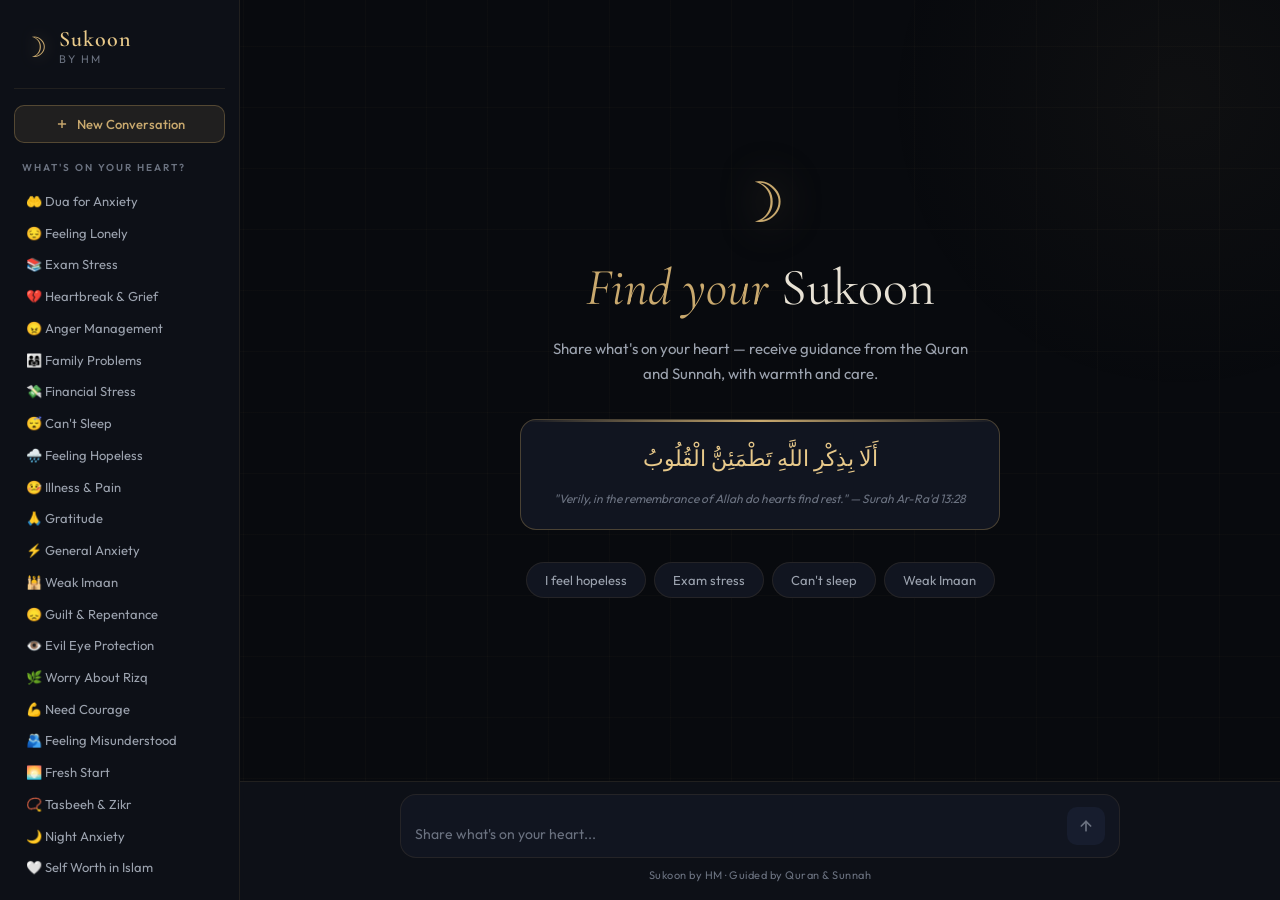
==== index.html @ bd6e08e2 "Sukoon by HM" ====
<!DOCTYPE html>
<html lang="en">
<head>
<meta charset="UTF-8">
<meta name="viewport" content="width=device-width, initial-scale=1.0">
<title>Sukoon — by HM</title>
<link rel="preconnect" href="https://fonts.googleapis.com">
<link href="https://fonts.googleapis.com/css2?family=Cormorant+Garamond:ital,wght@0,400;0,600;1,400&family=Outfit:wght@300;400;500;600&display=swap" rel="stylesheet">
<link rel="stylesheet" href="style.css">
</head>
<body>

<!-- Geometric background pattern -->
<div class="bg-pattern"></div>
<div class="bg-glow"></div>

<div class="app-wrapper">

  <!-- ═══ SIDEBAR ═══ -->
  <aside class="sidebar" id="sidebar">
    <div class="sidebar-inner">

      <div class="brand">
        <div class="brand-icon">☽</div>
        <div class="brand-text">
          <span class="brand-name">Sukoon</span>
          <span class="brand-by">by HM</span>
        </div>
      </div>

      <button class="new-chat-btn" onclick="newChat()">
        <svg width="14" height="14" viewBox="0 0 24 24" fill="none" stroke="currentColor" stroke-width="2.5"><line x1="12" y1="5" x2="12" y2="19"/><line x1="5" y1="12" x2="19" y2="12"/></svg>
        New Conversation
      </button>

      <div class="sidebar-label">What's on your heart?</div>

      <div class="topics-list" id="topicsList">
        <div class="topic-item" onclick="useTopic('Dua for Anxiety')">🤲 Dua for Anxiety</div>
        <div class="topic-item" onclick="useTopic('Feeling Lonely')">😔 Feeling Lonely</div>
        <div class="topic-item" onclick="useTopic('Exam Stress')">📚 Exam Stress</div>
        <div class="topic-item" onclick="useTopic('Heartbreak & Grief')">💔 Heartbreak & Grief</div>
        <div class="topic-item" onclick="useTopic('Anger Management')">😠 Anger Management</div>
        <div class="topic-item" onclick="useTopic('Family Problems')">👨‍👩‍👧 Family Problems</div>
        <div class="topic-item" onclick="useTopic('Financial Stress')">💸 Financial Stress</div>
        <div class="topic-item" onclick="useTopic('Can\'t Sleep')">😴 Can't Sleep</div>
        <div class="topic-item" onclick="useTopic('Feeling Hopeless')">🌧️ Feeling Hopeless</div>
        <div class="topic-item" onclick="useTopic('Illness & Pain')">🤒 Illness & Pain</div>
        <div class="topic-item" onclick="useTopic('Gratitude')">🙏 Gratitude</div>
        <div class="topic-item" onclick="useTopic('General Anxiety')">⚡ General Anxiety</div>
        <div class="topic-item" onclick="useTopic('Weak Imaan')">🕌 Weak Imaan</div>
        <div class="topic-item" onclick="useTopic('Guilt & Repentance')">😞 Guilt & Repentance</div>
        <div class="topic-item" onclick="useTopic('Evil Eye Protection')">👁️ Evil Eye Protection</div>
        <div class="topic-item" onclick="useTopic('Worry About Rizq')">🌿 Worry About Rizq</div>
        <div class="topic-item" onclick="useTopic('Need Courage')">💪 Need Courage</div>
        <div class="topic-item" onclick="useTopic('Feeling Misunderstood')">🫂 Feeling Misunderstood</div>
        <div class="topic-item" onclick="useTopic('Fresh Start')">🌅 Fresh Start</div>
        <div class="topic-item" onclick="useTopic('Tasbeeh & Zikr')">📿 Tasbeeh & Zikr</div>
        <div class="topic-item" onclick="useTopic('Night Anxiety')">🌙 Night Anxiety</div>
        <div class="topic-item" onclick="useTopic('Self Worth in Islam')">🤍 Self Worth in Islam</div>
      </div>

    </div>
  </aside>

  <!-- ═══ MAIN ═══ -->
  <main class="main">

    <!-- Mobile top bar -->
    <div class="mobile-bar">
      <button class="hamburger" onclick="toggleSidebar()">
        <span></span><span></span><span></span>
      </button>
      <div class="mobile-brand">Sukoon <span>by HM</span></div>
      <div style="width:36px"></div>
    </div>

    <!-- Chat area -->
    <div class="chat-area" id="chatArea">

      <!-- Welcome screen -->
      <div class="welcome" id="welcomeScreen">
        <div class="welcome-moon">☽</div>
        <h1 class="welcome-title">
          <em>Find your</em> Sukoon
        </h1>
        <p class="welcome-sub">
          Share what's on your heart — receive guidance from the Quran and Sunnah, with warmth and care.
        </p>
        <div class="welcome-ayat">
          <span class="arabic">أَلَا بِذِكْرِ اللَّهِ تَطْمَئِنُّ الْقُلُوبُ</span>
          <span class="ayat-trans">"Verily, in the remembrance of Allah do hearts find rest." — Surah Ar-Ra'd 13:28</span>
        </div>
        <div class="quick-starts">
          <button class="qs-btn" onclick="useTopic('Feeling Hopeless')">I feel hopeless</button>
          <button class="qs-btn" onclick="useTopic('Exam Stress')">Exam stress</button>
          <button class="qs-btn" onclick="useTopic('Can\'t Sleep')">Can't sleep</button>
          <button class="qs-btn" onclick="useTopic('Weak Imaan')">Weak Imaan</button>
        </div>
      </div>

      <!-- Messages -->
      <div id="messages"></div>

    </div>

    <!-- Input area -->
    <div class="input-zone">
      <div class="input-box">
        <textarea
          id="userInput"
          placeholder="Share what's on your heart..."
          rows="1"
          onkeydown="handleKey(event)"
          oninput="autoResize(this)"
        ></textarea>
        <button class="send-btn" id="sendBtn" onclick="sendMessage()">
          <svg viewBox="0 0 24 24" fill="none" stroke="currentColor" stroke-width="2.5" stroke-linecap="round" stroke-linejoin="round">
            <line x1="12" y1="19" x2="12" y2="5"/><polyline points="5 12 12 5 19 12"/>
          </svg>
        </button>
      </div>
      <p class="input-footer">Sukoon by HM · Guided by Quran & Sunnah</p>
    </div>

  </main>
</div>

<!-- Sidebar overlay for mobile -->
<div class="sidebar-overlay" id="sidebarOverlay" onclick="toggleSidebar()"></div>

<script src="script.js"></script>
</body>
</html>
---- style.css ----
/* ═══════════════════════════════════════
   SUKOON BY HM — Premium Islamic Dark UI
═══════════════════════════════════════ */

:root {
  --bg:          #080a0e;
  --bg2:         #0d1017;
  --surface:     #111520;
  --surface2:    #171d2e;
  --border:      rgba(180, 150, 90, 0.12);
  --border-gold: rgba(180, 150, 90, 0.35);
  --gold:        #c9a96e;
  --gold-light:  #e8c98a;
  --gold-dim:    rgba(201, 169, 110, 0.1);
  --teal:        #4db8a0;
  --teal-dim:    rgba(77, 184, 160, 0.1);
  --text:        #e8e2d5;
  --text-muted:  #6b7280;
  --text-dim:    #9ca3af;
  --radius:      16px;
  --radius-sm:   10px;
  --sidebar-w:   240px;
  --transition:  0.25s cubic-bezier(0.4, 0, 0.2, 1);
}

*, *::before, *::after { box-sizing: border-box; margin: 0; padding: 0; }

html, body {
  height: 100%;
  width: 100%;
  overflow: hidden;
}

body {
  font-family: 'Outfit', sans-serif;
  background: var(--bg);
  color: var(--text);
  font-size: 14px;
}

/* ── BACKGROUND ── */
.bg-pattern {
  position: fixed;
  inset: 0;
  background-image:
    repeating-linear-gradient(
      0deg,
      transparent,
      transparent 60px,
      rgba(180,150,90,0.03) 60px,
      rgba(180,150,90,0.03) 61px
    ),
    repeating-linear-gradient(
      90deg,
      transparent,
      transparent 60px,
      rgba(180,150,90,0.03) 60px,
      rgba(180,150,90,0.03) 61px
    );
  pointer-events: none;
  z-index: 0;
}

.bg-glow {
  position: fixed;
  top: -200px;
  right: -200px;
  width: 600px;
  height: 600px;
  background: radial-gradient(circle, rgba(201,169,110,0.04) 0%, transparent 70%);
  pointer-events: none;
  z-index: 0;
}

/* ── LAYOUT ── */
.app-wrapper {
  position: relative;
  z-index: 1;
  display: flex;
  height: 100vh;
  width: 100vw;
  overflow: hidden;
}

/* ══════════════════════════════
   SIDEBAR
══════════════════════════════ */
.sidebar {
  width: var(--sidebar-w);
  min-width: var(--sidebar-w);
  background: var(--bg2);
  border-right: 1px solid var(--border);
  display: flex;
  flex-direction: column;
  overflow: hidden;
  transition: transform var(--transition);
  z-index: 100;
}

.sidebar-inner {
  display: flex;
  flex-direction: column;
  height: 100%;
  padding: 20px 14px;
  overflow: hidden;
}

/* Brand */
.brand {
  display: flex;
  align-items: center;
  gap: 12px;
  padding: 8px 8px 22px;
  border-bottom: 1px solid var(--border);
  margin-bottom: 16px;
}

.brand-icon {
  font-size: 28px;
  color: var(--gold);
  line-height: 1;
  filter: drop-shadow(0 0 8px rgba(201,169,110,0.4));
}

.brand-text {
  display: flex;
  flex-direction: column;
}

.brand-name {
  font-family: 'Cormorant Garamond', serif;
  font-size: 22px;
  font-weight: 600;
  color: var(--gold-light);
  letter-spacing: 1px;
  line-height: 1;
}

.brand-by {
  font-size: 11px;
  color: var(--text-muted);
  letter-spacing: 2px;
  text-transform: uppercase;
  margin-top: 2px;
}

/* New chat btn */
.new-chat-btn {
  display: flex;
  align-items: center;
  justify-content: center;
  gap: 8px;
  width: 100%;
  padding: 10px;
  background: var(--gold-dim);
  border: 1px solid var(--border-gold);
  border-radius: var(--radius-sm);
  color: var(--gold);
  font-family: 'Outfit', sans-serif;
  font-size: 13px;
  font-weight: 500;
  cursor: pointer;
  transition: all var(--transition);
  margin-bottom: 18px;
}

.new-chat-btn:hover {
  background: rgba(201,169,110,0.18);
  box-shadow: 0 0 20px rgba(201,169,110,0.1);
}

/* Sidebar label */
.sidebar-label {
  font-size: 10px;
  font-weight: 600;
  letter-spacing: 2px;
  text-transform: uppercase;
  color: var(--text-muted);
  padding: 0 8px;
  margin-bottom: 10px;
}

/* Topics list */
.topics-list {
  flex: 1;
  overflow-y: auto;
  display: flex;
  flex-direction: column;
  gap: 2px;
  padding-right: 4px;
}

.topics-list::-webkit-scrollbar { width: 3px; }
.topics-list::-webkit-scrollbar-track { background: transparent; }
.topics-list::-webkit-scrollbar-thumb { background: var(--surface2); border-radius: 3px; }

.topic-item {
  padding: 9px 12px;
  border-radius: 8px;
  font-size: 13px;
  color: var(--text-dim);
  cursor: pointer;
  transition: all 0.15s;
  white-space: nowrap;
  overflow: hidden;
  text-overflow: ellipsis;
}

.topic-item:hover {
  background: var(--surface);
  color: var(--text);
  padding-left: 16px;
}

.topic-item.active {
  background: var(--gold-dim);
  color: var(--gold-light);
  border-left: 2px solid var(--gold);
}

/* ══════════════════════════════
   MAIN
══════════════════════════════ */
.main {
  flex: 1;
  display: flex;
  flex-direction: column;
  overflow: hidden;
  min-width: 0;
  max-width: calc(100vw - var(--sidebar-w));
}

/* Mobile bar */
.mobile-bar {
  display: none;
  align-items: center;
  justify-content: space-between;
  padding: 12px 16px;
  border-bottom: 1px solid var(--border);
  flex-shrink: 0;
}

.hamburger {
  background: none;
  border: none;
  cursor: pointer;
  display: flex;
  flex-direction: column;
  gap: 5px;
  padding: 4px;
}

.hamburger span {
  display: block;
  width: 22px;
  height: 2px;
  background: var(--gold);
  border-radius: 2px;
  transition: all 0.2s;
}

.mobile-brand {
  font-family: 'Cormorant Garamond', serif;
  font-size: 18px;
  font-weight: 600;
  color: var(--gold-light);
}

.mobile-brand span {
  font-size: 12px;
  color: var(--text-muted);
  font-family: 'Outfit', sans-serif;
  margin-left: 4px;
}

/* ── CHAT AREA ── */
.chat-area {
  flex: 1;
  overflow-y: auto;
  padding: 32px 20px;
  scroll-behavior: smooth;
}

.chat-area::-webkit-scrollbar { width: 4px; }
.chat-area::-webkit-scrollbar-track { background: transparent; }
.chat-area::-webkit-scrollbar-thumb { background: var(--surface2); border-radius: 4px; }

/* ── WELCOME SCREEN ── */
.welcome {
  display: flex;
  flex-direction: column;
  align-items: center;
  justify-content: center;
  min-height: calc(100vh - 200px);
  text-align: center;
  padding: 40px 20px;
  animation: fadeUp 0.6s ease;
}

.welcome-moon {
  font-size: 56px;
  color: var(--gold);
  filter: drop-shadow(0 0 20px rgba(201,169,110,0.5));
  margin-bottom: 20px;
  animation: moonFloat 4s ease-in-out infinite;
}

@keyframes moonFloat {
  0%, 100% { transform: translateY(0); }
  50% { transform: translateY(-8px); }
}

.welcome-title {
  font-family: 'Cormorant Garamond', serif;
  font-size: clamp(32px, 5vw, 52px);
  font-weight: 400;
  color: var(--text);
  line-height: 1.2;
  margin-bottom: 16px;
}

.welcome-title em {
  color: var(--gold);
  font-style: italic;
}

.welcome-sub {
  font-size: 15px;
  color: var(--text-dim);
  max-width: 420px;
  line-height: 1.7;
  margin-bottom: 32px;
}

.welcome-ayat {
  background: var(--surface);
  border: 1px solid var(--border-gold);
  border-radius: var(--radius);
  padding: 20px 28px;
  max-width: 480px;
  width: 100%;
  margin-bottom: 32px;
  position: relative;
  overflow: hidden;
}

.welcome-ayat::before {
  content: '';
  position: absolute;
  top: 0; left: 0; right: 0;
  height: 2px;
  background: linear-gradient(90deg, transparent, var(--gold), transparent);
}

.arabic {
  display: block;
  font-size: 22px;
  color: var(--gold-light);
  direction: rtl;
  line-height: 1.8;
  margin-bottom: 10px;
  font-family: 'Cormorant Garamond', serif;
}

.ayat-trans {
  font-size: 12px;
  color: var(--text-muted);
  font-style: italic;
  line-height: 1.6;
}

/* Quick starts */
.quick-starts {
  display: flex;
  flex-wrap: wrap;
  gap: 8px;
  justify-content: center;
}

.qs-btn {
  padding: 9px 18px;
  background: var(--surface);
  border: 1px solid var(--border);
  border-radius: 50px;
  color: var(--text-dim);
  font-family: 'Outfit', sans-serif;
  font-size: 13px;
  cursor: pointer;
  transition: all var(--transition);
}

.qs-btn:hover {
  background: var(--gold-dim);
  border-color: var(--border-gold);
  color: var(--gold-light);
  transform: translateY(-1px);
}

/* ── MESSAGES ── */
.msg-group {
  max-width: 720px;
  margin: 0 auto;
  animation: fadeUp 0.3s ease;
}

@keyframes fadeUp {
  from { opacity: 0; transform: translateY(14px); }
  to   { opacity: 1; transform: translateY(0); }
}

.msg-row {
  display: flex;
  gap: 14px;
  margin-bottom: 24px;
  align-items: flex-start;
}

.msg-row.user { flex-direction: row-reverse; }

.msg-avatar {
  width: 36px; height: 36px;
  border-radius: 50%;
  flex-shrink: 0;
  display: flex; align-items: center; justify-content: center;
  font-size: 16px;
}

.msg-avatar.ai {
  background: var(--gold-dim);
  border: 1px solid var(--border-gold);
  color: var(--gold);
  font-size: 18px;
}

.msg-avatar.user {
  background: linear-gradient(135deg, #2a4a8a, #1a3a6a);
  border: 1px solid rgba(77,184,160,0.3);
  color: var(--teal);
  font-size: 14px;
  font-weight: 600;
  font-family: 'Outfit', sans-serif;
}

.msg-content { flex: 1; min-width: 0; }

.msg-label {
  font-size: 10px;
  font-weight: 600;
  letter-spacing: 1.5px;
  text-transform: uppercase;
  color: var(--text-muted);
  margin-bottom: 6px;
}

.msg-row.user .msg-label { text-align: right; }

.bubble {
  padding: 14px 18px;
  border-radius: 16px;
  font-size: 14px;
  line-height: 1.75;
}

.bubble.user {
  background: linear-gradient(135deg, #1a3a6a, #0f2a55);
  border: 1px solid rgba(77,184,160,0.2);
  border-top-right-radius: 4px;
  color: var(--text);
  display: inline-block;
  margin-left: auto;
}

.bubble.ai {
  background: var(--surface);
  border: 1px solid var(--border);
  border-top-left-radius: 4px;
  color: var(--text);
  position: relative;
  overflow: hidden;
}

.bubble.ai::before {
  content: '';
  position: absolute;
  top: 0; left: 0; right: 0;
  height: 1px;
  background: linear-gradient(90deg, var(--gold), transparent);
  opacity: 0.4;
}

.msg-row.user .msg-content {
  display: flex;
  flex-direction: column;
  align-items: flex-end;
}

/* AI response formatting */
.bubble.ai .section-divider {
  border: none;
  border-top: 1px solid var(--border);
  margin: 14px 0;
}

.bubble.ai .arabic-text {
  direction: rtl;
  font-family: 'Cormorant Garamond', serif;
  font-size: 20px;
  color: var(--gold-light);
  line-height: 2;
  text-align: right;
  display: block;
  margin: 8px 0;
}

.bubble.ai .reference {
  font-size: 12px;
  color: var(--gold);
  font-weight: 500;
  margin-top: 4px;
}

.bubble.ai blockquote {
  border-left: 2px solid var(--gold);
  padding-left: 14px;
  margin: 10px 0;
  color: var(--text-dim);
  font-style: italic;
  font-size: 13.5px;
}

.bubble.ai strong {
  color: var(--gold-light);
  font-weight: 600;
}

.bubble.ai em {
  color: var(--text-dim);
}

/* Copy btn */
.msg-actions {
  display: flex;
  gap: 6px;
  margin-top: 8px;
}

.msg-action-btn {
  padding: 4px 10px;
  background: transparent;
  border: 1px solid var(--border);
  border-radius: 6px;
  color: var(--text-muted);
  font-size: 11px;
  cursor: pointer;
  transition: all 0.15s;
  font-family: 'Outfit', sans-serif;
}

.msg-action-btn:hover {
  background: var(--gold-dim);
  border-color: var(--border-gold);
  color: var(--gold);
}

/* Typing indicator */
.typing-wrap {
  display: flex;
  gap: 14px;
  align-items: flex-start;
  margin-bottom: 24px;
  animation: fadeUp 0.3s ease;
}

.typing-bubble {
  background: var(--surface);
  border: 1px solid var(--border);
  border-radius: 16px;
  border-top-left-radius: 4px;
  padding: 16px 20px;
  display: flex;
  align-items: center;
  gap: 6px;
}

.typing-dot {
  width: 7px; height: 7px;
  background: var(--gold);
  border-radius: 50%;
  animation: typeBounce 1.3s ease infinite;
  opacity: 0.5;
}

.typing-dot:nth-child(2) { animation-delay: 0.2s; }
.typing-dot:nth-child(3) { animation-delay: 0.4s; }

@keyframes typeBounce {
  0%, 60%, 100% { transform: translateY(0); opacity: 0.5; }
  30% { transform: translateY(-6px); opacity: 1; }
}

/* ── INPUT ZONE ── */
.input-zone {
  padding: 12px 20px 18px;
  flex-shrink: 0;
  border-top: 1px solid var(--border);
  background: var(--bg2);
}

.input-box {
  max-width: 720px;
  margin: 0 auto;
  display: flex;
  align-items: flex-end;
  gap: 10px;
  background: var(--surface);
  border: 1px solid var(--border);
  border-radius: var(--radius);
  padding: 12px 14px;
  transition: border-color var(--transition), box-shadow var(--transition);
}

.input-box:focus-within {
  border-color: var(--border-gold);
  box-shadow: 0 0 24px rgba(201,169,110,0.07);
}

textarea {
  flex: 1;
  background: transparent;
  border: none;
  outline: none;
  color: var(--text);
  font-family: 'Outfit', sans-serif;
  font-size: 14px;
  line-height: 1.6;
  resize: none;
  min-height: 22px;
  max-height: 150px;
  overflow-y: auto;
}

textarea::placeholder { color: var(--text-muted); }
textarea::-webkit-scrollbar { width: 3px; }

.send-btn {
  width: 38px; height: 38px;
  background: linear-gradient(135deg, var(--gold), #a07840);
  border: none;
  border-radius: 10px;
  cursor: pointer;
  display: flex; align-items: center; justify-content: center;
  flex-shrink: 0;
  transition: all var(--transition);
  color: var(--bg);
}

.send-btn svg { width: 16px; height: 16px; }

.send-btn:hover {
  transform: scale(1.06);
  box-shadow: 0 0 20px rgba(201,169,110,0.35);
}

.send-btn:active { transform: scale(0.96); }

.send-btn:disabled {
  background: var(--surface2);
  cursor: not-allowed;
  transform: none;
  box-shadow: none;
  color: var(--text-muted);
}

.input-footer {
  text-align: center;
  font-size: 11px;
  color: var(--text-muted);
  margin-top: 10px;
  letter-spacing: 0.5px;
}

/* ── SIDEBAR OVERLAY (mobile) ── */
.sidebar-overlay {
  display: none;
  position: fixed;
  inset: 0;
  background: rgba(0,0,0,0.6);
  z-index: 99;
  backdrop-filter: blur(2px);
}

/* ══════════════════════════════
   RESPONSIVE
══════════════════════════════ */
@media (max-width: 768px) {
  .sidebar {
    position: fixed;
    top: 0; left: 0; bottom: 0;
    transform: translateX(-100%);
    box-shadow: 4px 0 30px rgba(0,0,0,0.5);
  }

  .sidebar.open {
    transform: translateX(0);
  }

  .sidebar-overlay.open {
    display: block;
  }

  .mobile-bar {
    display: flex;
  }

  .chat-area {
    padding: 20px 14px;
  }

  .input-zone {
    padding: 10px 14px 16px;
  }

  .welcome {
    min-height: calc(100vh - 260px);
    padding: 20px 16px;
  }

  .welcome-title { font-size: 28px; }
  .welcome-ayat { padding: 16px 18px; }
  .arabic { font-size: 18px; }
}
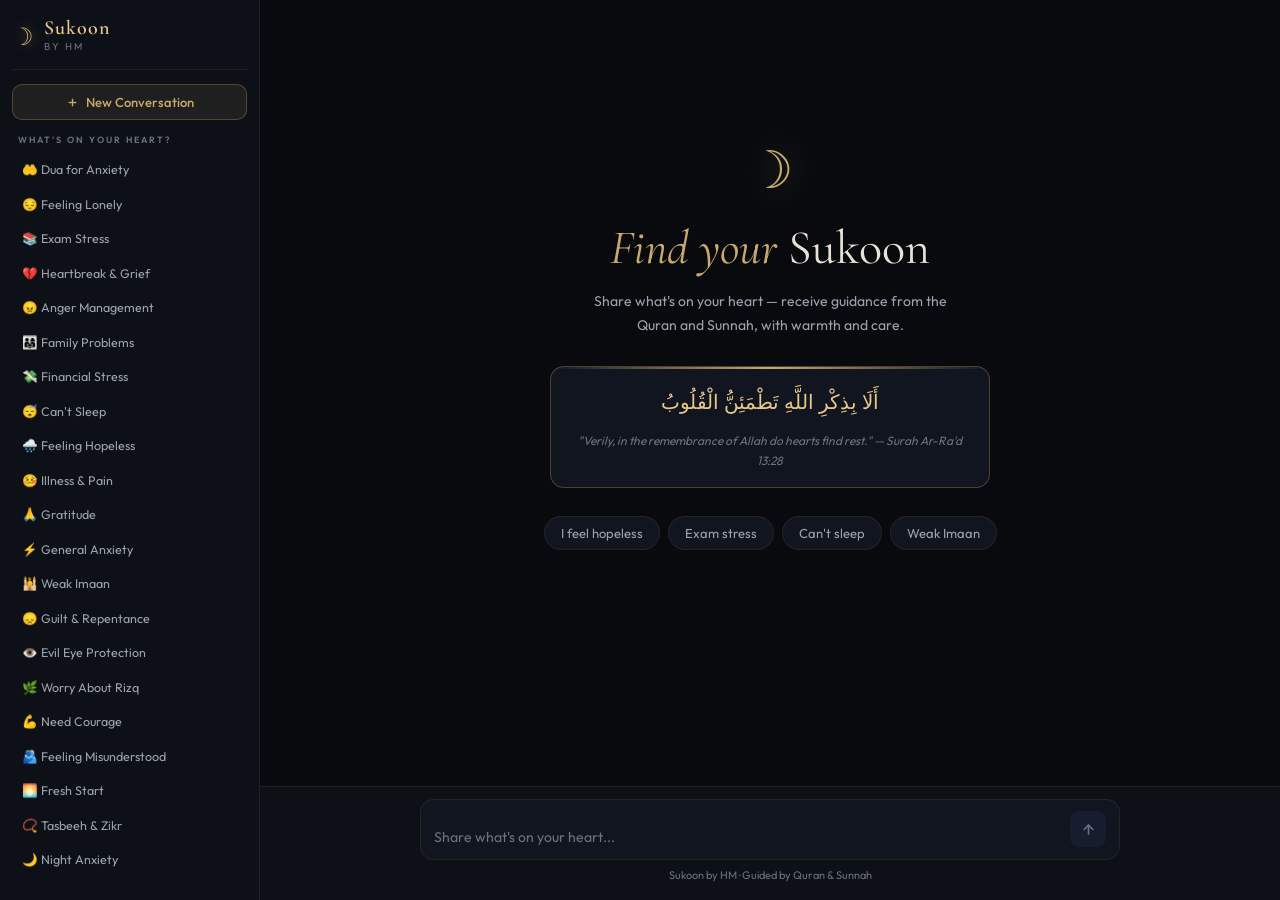
==== commit 30ba79d9: "single file rebuild" ====
--- a/index.html
+++ b/index.html
@@ -2,133 +2,904 @@
 <html lang="en">
 <head>
 <meta charset="UTF-8">
-<meta name="viewport" content="width=device-width, initial-scale=1.0">
+<meta name="viewport" content="width=device-width, initial-scale=1.0, maximum-scale=1.0">
 <title>Sukoon — by HM</title>
-<link rel="preconnect" href="https://fonts.googleapis.com">
 <link href="https://fonts.googleapis.com/css2?family=Cormorant+Garamond:ital,wght@0,400;0,600;1,400&family=Outfit:wght@300;400;500;600&display=swap" rel="stylesheet">
-<link rel="stylesheet" href="style.css">
+<style>
+* { box-sizing: border-box; margin: 0; padding: 0; }
+
+:root {
+  --bg: #080a0e;
+  --bg2: #0d1017;
+  --surface: #111520;
+  --surface2: #171d2e;
+  --border: rgba(180,150,90,0.12);
+  --border-gold: rgba(180,150,90,0.35);
+  --gold: #c9a96e;
+  --gold-light: #e8c98a;
+  --gold-dim: rgba(201,169,110,0.1);
+  --text: #e8e2d5;
+  --text-muted: #6b7280;
+  --text-dim: #9ca3af;
+}
+
+html, body {
+  height: 100%;
+  background: var(--bg);
+  color: var(--text);
+  font-family: 'Outfit', sans-serif;
+  overflow: hidden;
+}
+
+/* ── APP SHELL ── */
+.app {
+  display: flex;
+  height: 100vh;
+  width: 100vw;
+  overflow: hidden;
+  position: relative;
+}
+
+/* ══ SIDEBAR ══ */
+.sidebar {
+  width: 260px;
+  min-width: 260px;
+  height: 100vh;
+  background: var(--bg2);
+  border-right: 1px solid var(--border);
+  display: flex;
+  flex-direction: column;
+  overflow: hidden;
+  flex-shrink: 0;
+  transition: transform 0.3s ease;
+  z-index: 100;
+}
+
+.sidebar-inner {
+  display: flex;
+  flex-direction: column;
+  height: 100%;
+  padding: 18px 12px;
+  overflow: hidden;
+}
+
+.brand {
+  display: flex;
+  align-items: center;
+  gap: 10px;
+  padding-bottom: 16px;
+  border-bottom: 1px solid var(--border);
+  margin-bottom: 14px;
+  flex-shrink: 0;
+}
+
+.brand-moon {
+  font-size: 24px;
+  color: var(--gold);
+  filter: drop-shadow(0 0 6px rgba(201,169,110,0.5));
+}
+
+.brand-name {
+  font-family: 'Cormorant Garamond', serif;
+  font-size: 20px;
+  font-weight: 600;
+  color: var(--gold-light);
+  letter-spacing: 1px;
+  line-height: 1;
+}
+
+.brand-by {
+  font-size: 10px;
+  color: var(--text-muted);
+  letter-spacing: 2px;
+  text-transform: uppercase;
+  margin-top: 2px;
+}
+
+.new-btn {
+  display: flex;
+  align-items: center;
+  justify-content: center;
+  gap: 7px;
+  width: 100%;
+  padding: 9px;
+  background: var(--gold-dim);
+  border: 1px solid var(--border-gold);
+  border-radius: 10px;
+  color: var(--gold);
+  font-family: 'Outfit', sans-serif;
+  font-size: 13px;
+  font-weight: 500;
+  cursor: pointer;
+  margin-bottom: 14px;
+  flex-shrink: 0;
+  transition: background 0.2s;
+}
+
+.new-btn:hover { background: rgba(201,169,110,0.18); }
+
+.sb-label {
+  font-size: 9px;
+  font-weight: 600;
+  letter-spacing: 2px;
+  text-transform: uppercase;
+  color: var(--text-muted);
+  padding: 0 6px;
+  margin-bottom: 8px;
+  flex-shrink: 0;
+}
+
+.topics {
+  flex: 1;
+  overflow-y: auto;
+  display: flex;
+  flex-direction: column;
+  gap: 1px;
+}
+
+.topics::-webkit-scrollbar { width: 3px; }
+.topics::-webkit-scrollbar-thumb { background: var(--surface2); border-radius: 3px; }
+
+.topic {
+  padding: 8px 10px;
+  border-radius: 8px;
+  font-size: 12.5px;
+  color: var(--text-dim);
+  cursor: pointer;
+  transition: all 0.15s;
+  line-height: 1.4;
+}
+
+.topic:hover { background: var(--surface); color: var(--text); }
+.topic.active { background: var(--gold-dim); color: var(--gold-light); border-left: 2px solid var(--gold); }
+
+/* ══ MAIN ══ */
+.main {
+  flex: 1;
+  min-width: 0;
+  display: flex;
+  flex-direction: column;
+  height: 100vh;
+  overflow: hidden;
+}
+
+/* Mobile topbar - hidden on desktop */
+.topbar {
+  display: none;
+  align-items: center;
+  justify-content: space-between;
+  padding: 12px 16px;
+  border-bottom: 1px solid var(--border);
+  background: var(--bg2);
+  flex-shrink: 0;
+}
+
+.hamburger {
+  background: none;
+  border: none;
+  cursor: pointer;
+  display: flex;
+  flex-direction: column;
+  gap: 5px;
+  padding: 4px;
+}
+
+.hamburger span {
+  display: block;
+  width: 22px;
+  height: 2px;
+  background: var(--gold);
+  border-radius: 2px;
+}
+
+.topbar-brand {
+  font-family: 'Cormorant Garamond', serif;
+  font-size: 18px;
+  color: var(--gold-light);
+  font-weight: 600;
+}
+
+.topbar-brand small {
+  font-family: 'Outfit', sans-serif;
+  font-size: 11px;
+  color: var(--text-muted);
+  margin-left: 4px;
+}
+
+/* Chat scroll area */
+.chat {
+  flex: 1;
+  overflow-y: auto;
+  padding: 28px 20px;
+  scroll-behavior: smooth;
+}
+
+.chat::-webkit-scrollbar { width: 4px; }
+.chat::-webkit-scrollbar-thumb { background: var(--surface2); border-radius: 4px; }
+
+/* Welcome */
+.welcome {
+  display: flex;
+  flex-direction: column;
+  align-items: center;
+  justify-content: center;
+  min-height: 70vh;
+  text-align: center;
+  padding: 20px;
+  animation: fadeUp 0.5s ease;
+}
+
+.w-moon {
+  font-size: 52px;
+  color: var(--gold);
+  filter: drop-shadow(0 0 16px rgba(201,169,110,0.5));
+  margin-bottom: 18px;
+  animation: float 4s ease-in-out infinite;
+}
+
+@keyframes float {
+  0%,100% { transform: translateY(0); }
+  50% { transform: translateY(-7px); }
+}
+
+.w-title {
+  font-family: 'Cormorant Garamond', serif;
+  font-size: clamp(28px, 4vw, 48px);
+  font-weight: 400;
+  margin-bottom: 12px;
+  line-height: 1.2;
+}
+
+.w-title em { color: var(--gold); font-style: italic; }
+
+.w-sub {
+  font-size: 14px;
+  color: var(--text-dim);
+  max-width: 380px;
+  line-height: 1.7;
+  margin-bottom: 28px;
+}
+
+.w-ayat {
+  background: var(--surface);
+  border: 1px solid var(--border-gold);
+  border-radius: 14px;
+  padding: 18px 24px;
+  max-width: 440px;
+  width: 100%;
+  margin-bottom: 28px;
+  position: relative;
+  overflow: hidden;
+}
+
+.w-ayat::before {
+  content: '';
+  position: absolute;
+  top: 0; left: 0; right: 0;
+  height: 2px;
+  background: linear-gradient(90deg, transparent, var(--gold), transparent);
+}
+
+.arabic {
+  display: block;
+  font-family: 'Cormorant Garamond', serif;
+  font-size: 20px;
+  color: var(--gold-light);
+  direction: rtl;
+  line-height: 1.8;
+  margin-bottom: 8px;
+}
+
+.ayat-ref {
+  font-size: 12px;
+  color: var(--text-muted);
+  font-style: italic;
+}
+
+.quick-btns {
+  display: flex;
+  flex-wrap: wrap;
+  gap: 8px;
+  justify-content: center;
+}
+
+.qb {
+  padding: 8px 16px;
+  background: var(--surface);
+  border: 1px solid var(--border);
+  border-radius: 50px;
+  color: var(--text-dim);
+  font-family: 'Outfit', sans-serif;
+  font-size: 13px;
+  cursor: pointer;
+  transition: all 0.2s;
+}
+
+.qb:hover {
+  background: var(--gold-dim);
+  border-color: var(--border-gold);
+  color: var(--gold-light);
+}
+
+/* Messages */
+.msgs { max-width: 700px; margin: 0 auto; }
+
+.msg-row {
+  display: flex;
+  gap: 12px;
+  margin-bottom: 22px;
+  align-items: flex-start;
+  animation: fadeUp 0.3s ease;
+}
+
+.msg-row.user { flex-direction: row-reverse; }
+
+@keyframes fadeUp {
+  from { opacity: 0; transform: translateY(12px); }
+  to { opacity: 1; transform: translateY(0); }
+}
+
+.av {
+  width: 34px; height: 34px;
+  border-radius: 50%;
+  flex-shrink: 0;
+  display: flex; align-items: center; justify-content: center;
+  font-size: 16px;
+}
+
+.av.ai {
+  background: var(--gold-dim);
+  border: 1px solid var(--border-gold);
+  color: var(--gold);
+}
+
+.av.user {
+  background: linear-gradient(135deg, #1a3a6a, #0f2a55);
+  border: 1px solid rgba(77,184,160,0.3);
+  color: #4db8a0;
+  font-size: 12px;
+  font-weight: 600;
+}
+
+.msg-body { flex: 1; min-width: 0; }
+.msg-row.user .msg-body { display: flex; flex-direction: column; align-items: flex-end; }
+
+.msg-name {
+  font-size: 10px;
+  font-weight: 600;
+  letter-spacing: 1.5px;
+  text-transform: uppercase;
+  color: var(--text-muted);
+  margin-bottom: 5px;
+}
+
+.bubble {
+  padding: 13px 16px;
+  border-radius: 16px;
+  font-size: 14px;
+  line-height: 1.75;
+  max-width: 100%;
+}
+
+.bubble.ai {
+  background: var(--surface);
+  border: 1px solid var(--border);
+  border-top-left-radius: 4px;
+  position: relative;
+  overflow: hidden;
+}
+
+.bubble.ai::before {
+  content: '';
+  position: absolute;
+  top: 0; left: 0; right: 0;
+  height: 1px;
+  background: linear-gradient(90deg, var(--gold), transparent);
+  opacity: 0.4;
+}
+
+.bubble.user {
+  background: linear-gradient(135deg, #1a3a6a, #0f2a55);
+  border: 1px solid rgba(77,184,160,0.2);
+  border-top-right-radius: 4px;
+  color: var(--text);
+  display: inline-block;
+}
+
+.bubble.ai strong { color: var(--gold-light); }
+.bubble.ai blockquote {
+  border-left: 2px solid var(--gold);
+  padding-left: 12px;
+  margin: 8px 0;
+  color: var(--text-dim);
+  font-style: italic;
+  font-size: 13px;
+}
+
+.copy-btn {
+  margin-top: 6px;
+  padding: 4px 10px;
+  background: transparent;
+  border: 1px solid var(--border);
+  border-radius: 6px;
+  color: var(--text-muted);
+  font-size: 11px;
+  cursor: pointer;
+  font-family: 'Outfit', sans-serif;
+  transition: all 0.15s;
+}
+
+.copy-btn:hover { background: var(--gold-dim); border-color: var(--border-gold); color: var(--gold); }
+
+/* Typing */
+.typing-row {
+  display: flex;
+  gap: 12px;
+  align-items: flex-start;
+  margin-bottom: 22px;
+  animation: fadeUp 0.3s ease;
+}
+
+.typing-bubble {
+  background: var(--surface);
+  border: 1px solid var(--border);
+  border-radius: 16px;
+  border-top-left-radius: 4px;
+  padding: 14px 18px;
+  display: flex;
+  align-items: center;
+  gap: 5px;
+}
+
+.dot {
+  width: 6px; height: 6px;
+  background: var(--gold);
+  border-radius: 50%;
+  opacity: 0.5;
+  animation: bounce 1.3s ease infinite;
+}
+.dot:nth-child(2) { animation-delay: 0.2s; }
+.dot:nth-child(3) { animation-delay: 0.4s; }
+
+@keyframes bounce {
+  0%,60%,100% { transform: translateY(0); opacity: 0.5; }
+  30% { transform: translateY(-5px); opacity: 1; }
+}
+
+/* ══ INPUT AREA ══ */
+.input-area {
+  flex-shrink: 0;
+  padding: 12px 20px 18px;
+  background: var(--bg2);
+  border-top: 1px solid var(--border);
+}
+
+.input-wrap {
+  max-width: 700px;
+  margin: 0 auto;
+  display: flex;
+  align-items: flex-end;
+  gap: 10px;
+  background: var(--surface);
+  border: 1px solid var(--border);
+  border-radius: 14px;
+  padding: 11px 13px;
+  transition: border-color 0.2s;
+}
+
+.input-wrap:focus-within {
+  border-color: var(--border-gold);
+  box-shadow: 0 0 20px rgba(201,169,110,0.06);
+}
+
+textarea {
+  flex: 1;
+  background: transparent;
+  border: none;
+  outline: none;
+  color: var(--text);
+  font-family: 'Outfit', sans-serif;
+  font-size: 14px;
+  line-height: 1.6;
+  resize: none;
+  min-height: 22px;
+  max-height: 140px;
+  overflow-y: auto;
+}
+
+textarea::placeholder { color: var(--text-muted); }
+
+.send {
+  width: 36px; height: 36px;
+  background: linear-gradient(135deg, var(--gold), #a07840);
+  border: none;
+  border-radius: 9px;
+  cursor: pointer;
+  display: flex; align-items: center; justify-content: center;
+  flex-shrink: 0;
+  transition: all 0.2s;
+  color: #080a0e;
+  margin-bottom: 1px;
+}
+
+.send:hover { transform: scale(1.06); box-shadow: 0 0 16px rgba(201,169,110,0.3); }
+.send:active { transform: scale(0.96); }
+.send:disabled { background: var(--surface2); cursor: not-allowed; transform: none; box-shadow: none; color: var(--text-muted); }
+.send svg { width: 15px; height: 15px; }
+
+.input-footer {
+  text-align: center;
+  font-size: 11px;
+  color: var(--text-muted);
+  margin-top: 8px;
+  max-width: 700px;
+  margin-left: auto;
+  margin-right: auto;
+}
+
+/* ══ OVERLAY ══ */
+.overlay {
+  display: none;
+  position: fixed;
+  inset: 0;
+  background: rgba(0,0,0,0.65);
+  z-index: 99;
+  backdrop-filter: blur(2px);
+}
+
+/* ══ MOBILE ══ */
+@media (max-width: 768px) {
+  .sidebar {
+    position: fixed;
+    top: 0; left: 0; bottom: 0;
+    transform: translateX(-100%);
+    z-index: 200;
+  }
+
+  .sidebar.open { transform: translateX(0); }
+  .overlay.open { display: block; }
+
+  .topbar { display: flex; }
+
+  .main { width: 100%; }
+
+  .chat { padding: 16px 12px; }
+
+  .input-area {
+    padding: 10px 12px 16px;
+  }
+
+  .input-wrap { max-width: 100%; }
+
+  textarea { font-size: 16px; }
+
+  .welcome { min-height: 60vh; padding: 16px; }
+  .w-title { font-size: 26px; }
+  .w-ayat { padding: 14px 16px; }
+  .arabic { font-size: 17px; }
+  .msgs { max-width: 100%; }
+  .bubble { font-size: 13px; padding: 11px 13px; }
+}
+</style>
 </head>
 <body>
 
-<!-- Geometric background pattern -->
-<div class="bg-pattern"></div>
-<div class="bg-glow"></div>
-
-<div class="app-wrapper">
-
-  <!-- ═══ SIDEBAR ═══ -->
+<div class="app">
+
+  <!-- SIDEBAR -->
   <aside class="sidebar" id="sidebar">
     <div class="sidebar-inner">
-
       <div class="brand">
-        <div class="brand-icon">☽</div>
-        <div class="brand-text">
-          <span class="brand-name">Sukoon</span>
-          <span class="brand-by">by HM</span>
+        <div class="brand-moon">☽</div>
+        <div>
+          <div class="brand-name">Sukoon</div>
+          <div class="brand-by">by HM</div>
         </div>
       </div>
 
-      <button class="new-chat-btn" onclick="newChat()">
-        <svg width="14" height="14" viewBox="0 0 24 24" fill="none" stroke="currentColor" stroke-width="2.5"><line x1="12" y1="5" x2="12" y2="19"/><line x1="5" y1="12" x2="19" y2="12"/></svg>
+      <button class="new-btn" onclick="newChat()">
+        <svg width="13" height="13" viewBox="0 0 24 24" fill="none" stroke="currentColor" stroke-width="2.5"><line x1="12" y1="5" x2="12" y2="19"/><line x1="5" y1="12" x2="19" y2="12"/></svg>
         New Conversation
       </button>
 
-      <div class="sidebar-label">What's on your heart?</div>
-
-      <div class="topics-list" id="topicsList">
-        <div class="topic-item" onclick="useTopic('Dua for Anxiety')">🤲 Dua for Anxiety</div>
-        <div class="topic-item" onclick="useTopic('Feeling Lonely')">😔 Feeling Lonely</div>
-        <div class="topic-item" onclick="useTopic('Exam Stress')">📚 Exam Stress</div>
-        <div class="topic-item" onclick="useTopic('Heartbreak & Grief')">💔 Heartbreak & Grief</div>
-        <div class="topic-item" onclick="useTopic('Anger Management')">😠 Anger Management</div>
-        <div class="topic-item" onclick="useTopic('Family Problems')">👨‍👩‍👧 Family Problems</div>
-        <div class="topic-item" onclick="useTopic('Financial Stress')">💸 Financial Stress</div>
-        <div class="topic-item" onclick="useTopic('Can\'t Sleep')">😴 Can't Sleep</div>
-        <div class="topic-item" onclick="useTopic('Feeling Hopeless')">🌧️ Feeling Hopeless</div>
-        <div class="topic-item" onclick="useTopic('Illness & Pain')">🤒 Illness & Pain</div>
-        <div class="topic-item" onclick="useTopic('Gratitude')">🙏 Gratitude</div>
-        <div class="topic-item" onclick="useTopic('General Anxiety')">⚡ General Anxiety</div>
-        <div class="topic-item" onclick="useTopic('Weak Imaan')">🕌 Weak Imaan</div>
-        <div class="topic-item" onclick="useTopic('Guilt & Repentance')">😞 Guilt & Repentance</div>
-        <div class="topic-item" onclick="useTopic('Evil Eye Protection')">👁️ Evil Eye Protection</div>
-        <div class="topic-item" onclick="useTopic('Worry About Rizq')">🌿 Worry About Rizq</div>
-        <div class="topic-item" onclick="useTopic('Need Courage')">💪 Need Courage</div>
-        <div class="topic-item" onclick="useTopic('Feeling Misunderstood')">🫂 Feeling Misunderstood</div>
-        <div class="topic-item" onclick="useTopic('Fresh Start')">🌅 Fresh Start</div>
-        <div class="topic-item" onclick="useTopic('Tasbeeh & Zikr')">📿 Tasbeeh & Zikr</div>
-        <div class="topic-item" onclick="useTopic('Night Anxiety')">🌙 Night Anxiety</div>
-        <div class="topic-item" onclick="useTopic('Self Worth in Islam')">🤍 Self Worth in Islam</div>
+      <div class="sb-label">What's on your heart?</div>
+
+      <div class="topics" id="topicsList">
+        <div class="topic" onclick="useTopic('Dua for Anxiety')">🤲 Dua for Anxiety</div>
+        <div class="topic" onclick="useTopic('Feeling Lonely')">😔 Feeling Lonely</div>
+        <div class="topic" onclick="useTopic('Exam Stress')">📚 Exam Stress</div>
+        <div class="topic" onclick="useTopic('Heartbreak & Grief')">💔 Heartbreak & Grief</div>
+        <div class="topic" onclick="useTopic('Anger Management')">😠 Anger Management</div>
+        <div class="topic" onclick="useTopic('Family Problems')">👨‍👩‍👧 Family Problems</div>
+        <div class="topic" onclick="useTopic('Financial Stress')">💸 Financial Stress</div>
+        <div class="topic" onclick="useTopic('Can\'t Sleep')">😴 Can't Sleep</div>
+        <div class="topic" onclick="useTopic('Feeling Hopeless')">🌧️ Feeling Hopeless</div>
+        <div class="topic" onclick="useTopic('Illness & Pain')">🤒 Illness & Pain</div>
+        <div class="topic" onclick="useTopic('Gratitude')">🙏 Gratitude</div>
+        <div class="topic" onclick="useTopic('General Anxiety')">⚡ General Anxiety</div>
+        <div class="topic" onclick="useTopic('Weak Imaan')">🕌 Weak Imaan</div>
+        <div class="topic" onclick="useTopic('Guilt & Repentance')">😞 Guilt & Repentance</div>
+        <div class="topic" onclick="useTopic('Evil Eye Protection')">👁️ Evil Eye Protection</div>
+        <div class="topic" onclick="useTopic('Worry About Rizq')">🌿 Worry About Rizq</div>
+        <div class="topic" onclick="useTopic('Need Courage')">💪 Need Courage</div>
+        <div class="topic" onclick="useTopic('Feeling Misunderstood')">🫂 Feeling Misunderstood</div>
+        <div class="topic" onclick="useTopic('Fresh Start')">🌅 Fresh Start</div>
+        <div class="topic" onclick="useTopic('Tasbeeh & Zikr')">📿 Tasbeeh & Zikr</div>
+        <div class="topic" onclick="useTopic('Night Anxiety')">🌙 Night Anxiety</div>
+        <div class="topic" onclick="useTopic('Self Worth in Islam')">🤍 Self Worth in Islam</div>
       </div>
-
     </div>
   </aside>
 
-  <!-- ═══ MAIN ═══ -->
+  <!-- OVERLAY -->
+  <div class="overlay" id="overlay" onclick="closeSidebar()"></div>
+
+  <!-- MAIN -->
   <main class="main">
 
-    <!-- Mobile top bar -->
-    <div class="mobile-bar">
+    <!-- Mobile topbar -->
+    <div class="topbar">
       <button class="hamburger" onclick="toggleSidebar()">
         <span></span><span></span><span></span>
       </button>
-      <div class="mobile-brand">Sukoon <span>by HM</span></div>
-      <div style="width:36px"></div>
+      <div class="topbar-brand">Sukoon <small>by HM</small></div>
+      <div style="width:30px"></div>
     </div>
 
     <!-- Chat area -->
-    <div class="chat-area" id="chatArea">
-
-      <!-- Welcome screen -->
-      <div class="welcome" id="welcomeScreen">
-        <div class="welcome-moon">☽</div>
-        <h1 class="welcome-title">
-          <em>Find your</em> Sukoon
-        </h1>
-        <p class="welcome-sub">
-          Share what's on your heart — receive guidance from the Quran and Sunnah, with warmth and care.
-        </p>
-        <div class="welcome-ayat">
+    <div class="chat" id="chat">
+
+      <!-- Welcome -->
+      <div class="welcome" id="welcome">
+        <div class="w-moon">☽</div>
+        <h1 class="w-title"><em>Find your</em> Sukoon</h1>
+        <p class="w-sub">Share what's on your heart — receive guidance from the Quran and Sunnah, with warmth and care.</p>
+        <div class="w-ayat">
           <span class="arabic">أَلَا بِذِكْرِ اللَّهِ تَطْمَئِنُّ الْقُلُوبُ</span>
-          <span class="ayat-trans">"Verily, in the remembrance of Allah do hearts find rest." — Surah Ar-Ra'd 13:28</span>
+          <span class="ayat-ref">"Verily, in the remembrance of Allah do hearts find rest." — Surah Ar-Ra'd 13:28</span>
         </div>
-        <div class="quick-starts">
-          <button class="qs-btn" onclick="useTopic('Feeling Hopeless')">I feel hopeless</button>
-          <button class="qs-btn" onclick="useTopic('Exam Stress')">Exam stress</button>
-          <button class="qs-btn" onclick="useTopic('Can\'t Sleep')">Can't sleep</button>
-          <button class="qs-btn" onclick="useTopic('Weak Imaan')">Weak Imaan</button>
+        <div class="quick-btns">
+          <button class="qb" onclick="useTopic('Feeling Hopeless')">I feel hopeless</button>
+          <button class="qb" onclick="useTopic('Exam Stress')">Exam stress</button>
+          <button class="qb" onclick="useTopic('Can\'t Sleep')">Can't sleep</button>
+          <button class="qb" onclick="useTopic('Weak Imaan')">Weak Imaan</button>
         </div>
       </div>
 
       <!-- Messages -->
-      <div id="messages"></div>
+      <div class="msgs" id="msgs"></div>
 
     </div>
 
-    <!-- Input area -->
-    <div class="input-zone">
-      <div class="input-box">
-        <textarea
-          id="userInput"
-          placeholder="Share what's on your heart..."
-          rows="1"
-          onkeydown="handleKey(event)"
-          oninput="autoResize(this)"
-        ></textarea>
-        <button class="send-btn" id="sendBtn" onclick="sendMessage()">
+    <!-- Input -->
+    <div class="input-area">
+      <div class="input-wrap">
+        <textarea id="inp" placeholder="Share what's on your heart..." rows="1"
+          onkeydown="handleKey(event)" oninput="resize(this)"></textarea>
+        <button class="send" id="sendBtn" onclick="send()" disabled>
           <svg viewBox="0 0 24 24" fill="none" stroke="currentColor" stroke-width="2.5" stroke-linecap="round" stroke-linejoin="round">
             <line x1="12" y1="19" x2="12" y2="5"/><polyline points="5 12 12 5 19 12"/>
           </svg>
         </button>
       </div>
-      <p class="input-footer">Sukoon by HM · Guided by Quran & Sunnah</p>
+      <div class="input-footer">Sukoon by HM · Guided by Quran & Sunnah</div>
     </div>
 
   </main>
 </div>
 
-<!-- Sidebar overlay for mobile -->
-<div class="sidebar-overlay" id="sidebarOverlay" onclick="toggleSidebar()"></div>
-
-<script src="script.js"></script>
+<script>
+const API_KEY = "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";
+
+const SYSTEM = `You are "Sukoon by HM" — a warm, compassionate Islamic AI assistant designed to bring peace and comfort to people going through difficult times.
+
+When a user shares any problem, stress, sadness, anxiety, or any emotional difficulty — you respond with:
+1. A warm, empathetic opening (never judgmental, never dismissive)
+2. Relevant Quranic Ayat with proper reference
+3. Brief Tafseer of the Ayat
+4. Relevant Ahadith from: Sahih Bukhari, Sahih Muslim, Sunan Abu Dawood, Jami Tirmizi, Sunan Nasai, Sunan Ibn Majah — with proper book name + hadith number
+5. A gentle, hopeful closing message
+
+Response Format:
+🌙 **Opening** — warm empathy
+
+---
+
+📖 **Quranic Guidance**
+> [Arabic text]
+> Translation: [Urdu + English]
+> 📍 Surah [Name], Ayat [Number]
+
+💡 **Tafseer:** [2-3 lines]
+
+---
+
+📿 **Hadith**
+> "[Hadith text]"
+> 📍 [Book], Hadith [Number]
+
+(2-3 Ahadith from different books)
+
+---
+
+🤍 **Closing Message** — hopeful, warm
+
+Tone: warm, gentle, never judgmental. Use InshaAllah, Alhamdulillah naturally.
+Language: match user's language (Roman Urdu or English).
+Never fabricate Hadith or Ayat numbers.`;
+
+let history = [];
+let busy = false;
+
+const inp = document.getElementById('inp');
+const sendBtn = document.getElementById('sendBtn');
+const chat = document.getElementById('chat');
+const msgs = document.getElementById('msgs');
+const welcome = document.getElementById('welcome');
+
+inp.addEventListener('input', () => {
+  sendBtn.disabled = !inp.value.trim() || busy;
+});
+
+function resize(el) {
+  el.style.height = 'auto';
+  el.style.height = Math.min(el.scrollHeight, 140) + 'px';
+}
+
+function handleKey(e) {
+  if (e.key === 'Enter' && !e.shiftKey) {
+    e.preventDefault();
+    if (!sendBtn.disabled) send();
+  }
+}
+
+function toggleSidebar() {
+  document.getElementById('sidebar').classList.toggle('open');
+  document.getElementById('overlay').classList.toggle('open');
+}
+
+function closeSidebar() {
+  document.getElementById('sidebar').classList.remove('open');
+  document.getElementById('overlay').classList.remove('open');
+}
+
+function useTopic(t) {
+  document.querySelectorAll('.topic').forEach(x => x.classList.remove('active'));
+  const el = [...document.querySelectorAll('.topic')].find(x => x.textContent.includes(t));
+  if (el) el.classList.add('active');
+  inp.value = `I need guidance about: ${t}`;
+  resize(inp);
+  sendBtn.disabled = false;
+  if (window.innerWidth <= 768) closeSidebar();
+  send();
+}
+
+function newChat() {
+  msgs.innerHTML = '';
+  history = [];
+  welcome.style.display = '';
+  inp.value = '';
+  inp.style.height = 'auto';
+  document.querySelectorAll('.topic').forEach(x => x.classList.remove('active'));
+}
+
+async function send() {
+  const text = inp.value.trim();
+  if (!text || busy) return;
+
+  welcome.style.display = 'none';
+  addMsg('user', text);
+  history.push({ role: 'user', content: text });
+
+  inp.value = '';
+  inp.style.height = 'auto';
+  sendBtn.disabled = true;
+  busy = true;
+  showTyping();
+
+  try {
+    const res = await fetch('https://api.groq.com/openai/v1/chat/completions', {
+      method: 'POST',
+      headers: {
+        'Content-Type': 'application/json',
+        'Authorization': `Bearer ${API_KEY}`
+      },
+      body: JSON.stringify({
+        model: 'llama-3.3-70b-versatile',
+        max_tokens: 1500,
+        messages: [{ role: 'system', content: SYSTEM }, ...history]
+      })
+    });
+
+    if (!res.ok) {
+      const e = await res.json();
+      removeTyping();
+      addMsg('ai', `⚠️ Error: ${e.error?.message || 'Check API key'}. 🤍`);
+    } else {
+      const data = await res.json();
+      removeTyping();
+      const reply = data.choices?.[0]?.message?.content || 'Maafi, response nahi aaya. 🤍';
+      history.push({ role: 'assistant', content: reply });
+      addMsg('ai', reply);
+    }
+  } catch (err) {
+    removeTyping();
+    console.error(err);
+    addMsg('ai', '⚠️ Connection error. Internet check karein. 🤍');
+  }
+
+  busy = false;
+  sendBtn.disabled = !inp.value.trim();
+}
+
+function addMsg(role, text) {
+  const row = document.createElement('div');
+  row.className = `msg-row ${role}`;
+
+  const av = document.createElement('div');
+  av.className = `av ${role}`;
+  av.textContent = role === 'ai' ? '☽' : 'You';
+
+  const body = document.createElement('div');
+  body.className = 'msg-body';
+
+  const name = document.createElement('div');
+  name.className = 'msg-name';
+  name.textContent = role === 'ai' ? 'Sukoon by HM' : 'You';
+
+  const bub = document.createElement('div');
+  bub.className = `bubble ${role}`;
+  bub.innerHTML = fmt(text);
+
+  body.appendChild(name);
+  body.appendChild(bub);
+
+  if (role === 'ai') {
+    const btn = document.createElement('button');
+    btn.className = 'copy-btn';
+    btn.textContent = '📋 Copy';
+    btn.onclick = () => {
+      navigator.clipboard.writeText(bub.innerText);
+      btn.textContent = '✅ Copied!';
+      setTimeout(() => btn.textContent = '📋 Copy', 2000);
+    };
+    body.appendChild(btn);
+  }
+
+  row.appendChild(av);
+  row.appendChild(body);
+  msgs.appendChild(row);
+  chat.scrollTop = chat.scrollHeight;
+}
+
+function fmt(t) {
+  return t
+    .replace(/&/g,'&amp;').replace(/</g,'&lt;').replace(/>/g,'&gt;')
+    .replace(/\*\*(.*?)\*\*/g,'<strong>$1</strong>')
+    .replace(/\*(.*?)\*/g,'<em>$1</em>')
+    .replace(/^&gt; (.+)$/gm,'<blockquote>$1</blockquote>')
+    .replace(/^---$/gm,'<hr style="border:none;border-top:1px solid rgba(180,150,90,0.15);margin:12px 0">')
+    .replace(/(📍 .+)/g,'<span style="font-size:12px;color:#c9a96e;font-weight:500">$1</span>')
+    .replace(/\n/g,'<br>');
+}
+
+function showTyping() {
+  const row = document.createElement('div');
+  row.className = 'typing-row';
+  row.id = 'typing';
+  row.innerHTML = `
+    <div class="av ai">☽</div>
+    <div class="typing-bubble">
+      <div class="dot"></div><div class="dot"></div><div class="dot"></div>
+    </div>`;
+  msgs.appendChild(row);
+  chat.scrollTop = chat.scrollHeight;
+}
+
+function removeTyping() {
+  const t = document.getElementById('typing');
+  if (t) t.remove();
+}
+</script>
 </body>
 </html>
